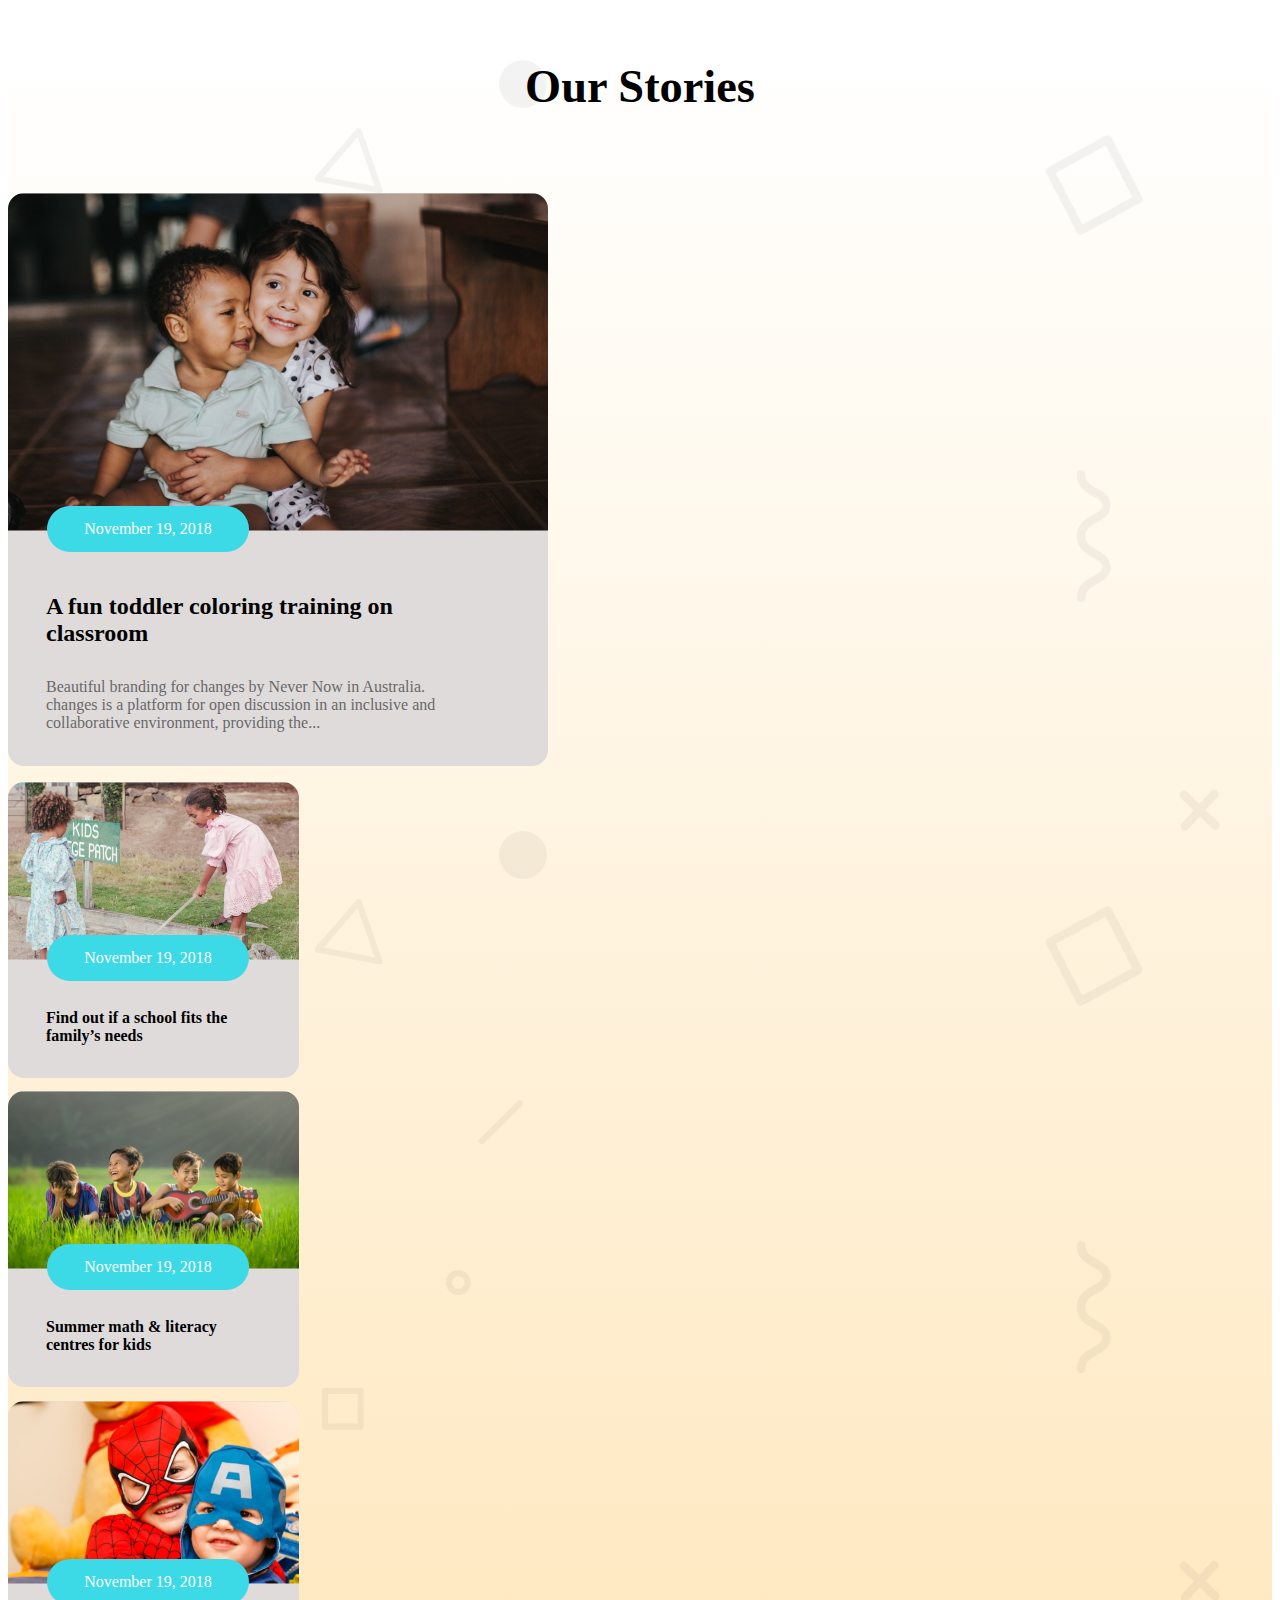
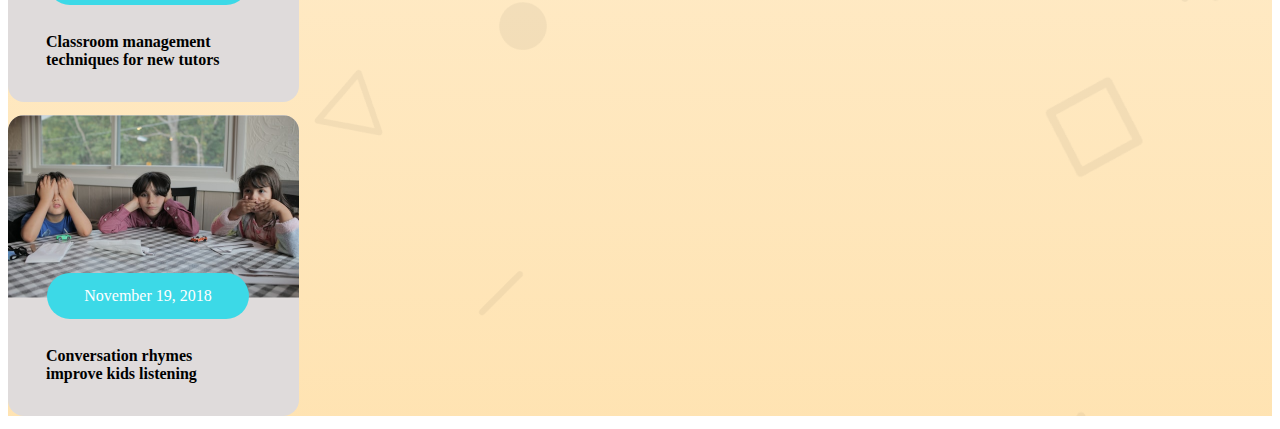
==== test.html @ b7ec8f31 "last 1 section" ====
<!DOCTYPE html>
<html lang="en">
<head>
    <meta charset="UTF-8">
    <meta name="viewport" content="width=device-width, initial-scale=1.0">
    <title>Document</title>
    <link rel="stylesheet" href="test.css">
</head>
<body>
    <section class="color"> 
        <div>
            <h1 class="story-title">Our Stories</h1>
        </div>
        <!-- grid strt -->
         <div class="grid-container">
            <div class="first-colomn">
                <img src="./assets/story-1.png" alt="">
                <p class="first-p">November 19, 2018</p>
                <h1 class="first-h">A fun toddler coloring training on <br>
                    classroom</h1>
                <p class="last-p">Beautiful branding for changes by Never Now in Australia. <br>
                    changes is a platform for open discussion in an inclusive and <br>
                    collaborative environment, providing the...</p>
            </div>
            <!-- first row done -->
             <div class="grid-1">
                <img src="./assets/story-2.png" alt="">
                <p class="first-p">November 19, 2018</p>
                <h2 class="grid-h2">Find out if a school fits the <br>
                    family’s needs</h2>
             </div>

             <div class="grid-1">
                <img src="./assets/story-3.png" alt="">
                <p class="first-p">November 19, 2018</p>
                <h2 class="grid-h2">Summer math & literacy <br>
                    centres for kids</h2>
             </div>

             <div class="grid-1">
                <img src="./assets/story-4.png" alt="">
                <p class="first-p">November 19, 2018</p>
                <h2 class="grid-h2">Classroom management <br>
                    techniques for new tutors</h2>
             </div>

             <div class="grid-1">
                <img src="./assets/story-5.png" alt="">
                <p class="first-p">November 19, 2018</p>
                <h2 class="grid-h2">Conversation rhymes <br>
                    improve kids listening</h2>
             </div>
         </div>
    </section>
</body>
</html>
---- test.css ----
.color{
    background: url(./assets/bg.png),linear-gradient(0.00deg, rgba(254, 163, 1, 0.3),rgba(255, 255, 255, 0.3) 100%);
 
}
.story-title{
    margin-top: 60px;
    margin-bottom: 80px;
    text-align: center;
    font-weight: 700;
    font-size: 2.9rem;
}
.first-colomn{
    width: 540px;
    border-radius: 16px;
    background-color: rgb(223, 219, 219);
  
}
.first-colomn img{
    border-radius: 16px 16px 0px 0px;
}
.first-p{
    background-color: hsla(185,78%,57%,1);
    border-radius: 48px;
    padding: 14px;
    text-align: center;
    font-weight: 500;
    font-size: 1rem;
    width: 174px;
    position: relative;
    left: 39px;
    top: -45px;
    color: white;
}
.first-h{
    font-size: 1.5rem;
    font-weight: 700;
    color: hsla(0,0%,1%,1);
    margin-left: 38px;
    margin-bottom: 31px;
    margin-top: -20px;
}
.last-p{
    font-size: 1rem;
    font-weight: 500;
    margin-left: 38px;
    color: hsla(0,0%,41%,1);
    padding-bottom: 34px;
}
/* first card end */
.grid-h2{
    font-size: 1rem;
    font-weight: 700;
    margin-left: 38px;
    padding-bottom: 33px;
    margin-top: -33px;
}
.grid-1{
    background-color: rgb(223, 219, 219);
    width: 291px;
    border-radius: 16px;
}
.grid-1 img{
    border-radius: 16px 16px 0px 0px;
}
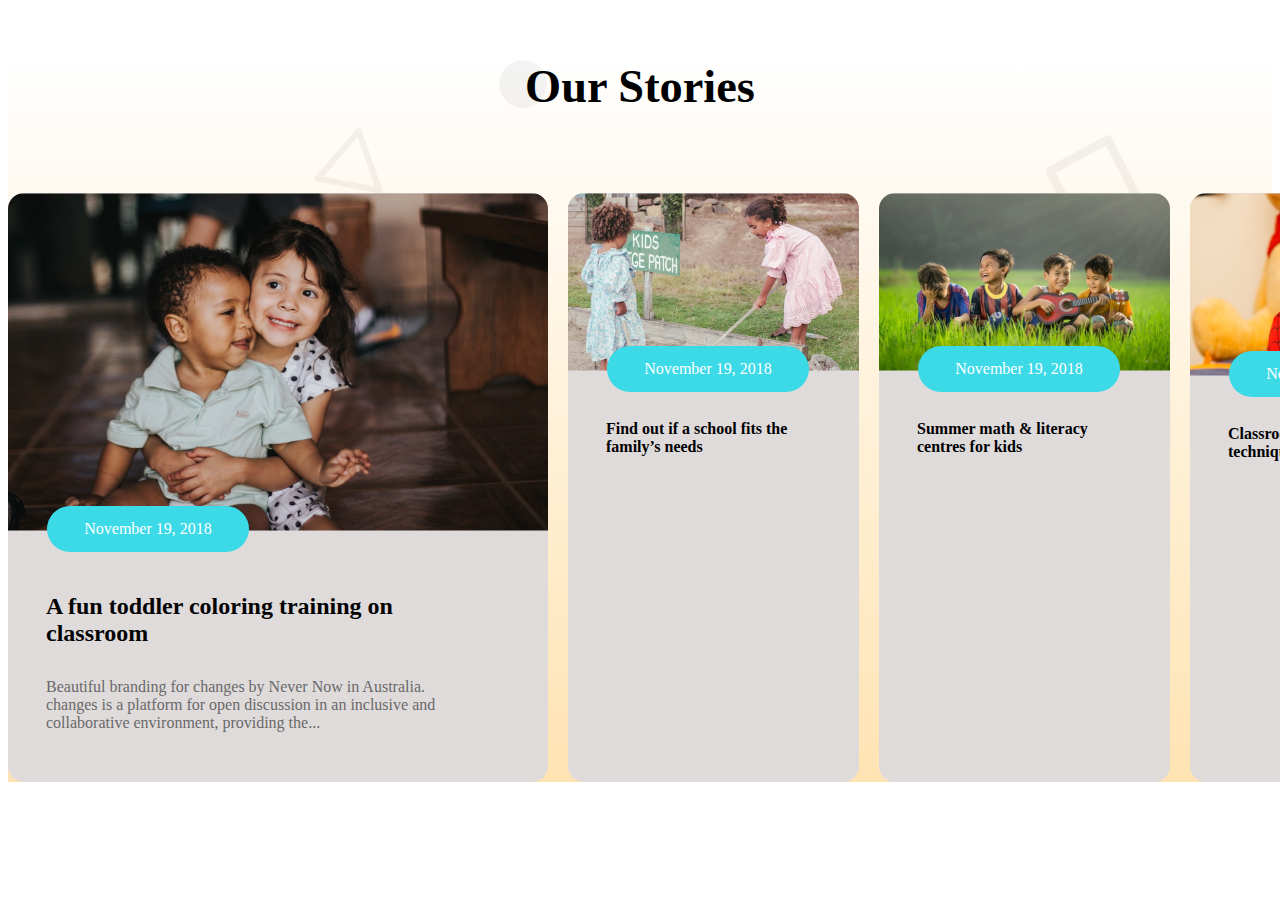
==== commit 79d7f5ac: "just 1section off" ====
--- a/test.html
+++ b/test.html
@@ -43,7 +43,7 @@
                 <h2 class="grid-h2">Classroom management <br>
                     techniques for new tutors</h2>
              </div>
-
+ 
              <div class="grid-1">
                 <img src="./assets/story-5.png" alt="">
                 <p class="first-p">November 19, 2018</p>
--- a/test.css
+++ b/test.css
@@ -61,4 +61,9 @@
 }
 .grid-1 img{
     border-radius: 16px 16px 0px 0px;
+}
+/* grid */
+.grid-container{
+    display: flex;
+    gap: 20px;
 }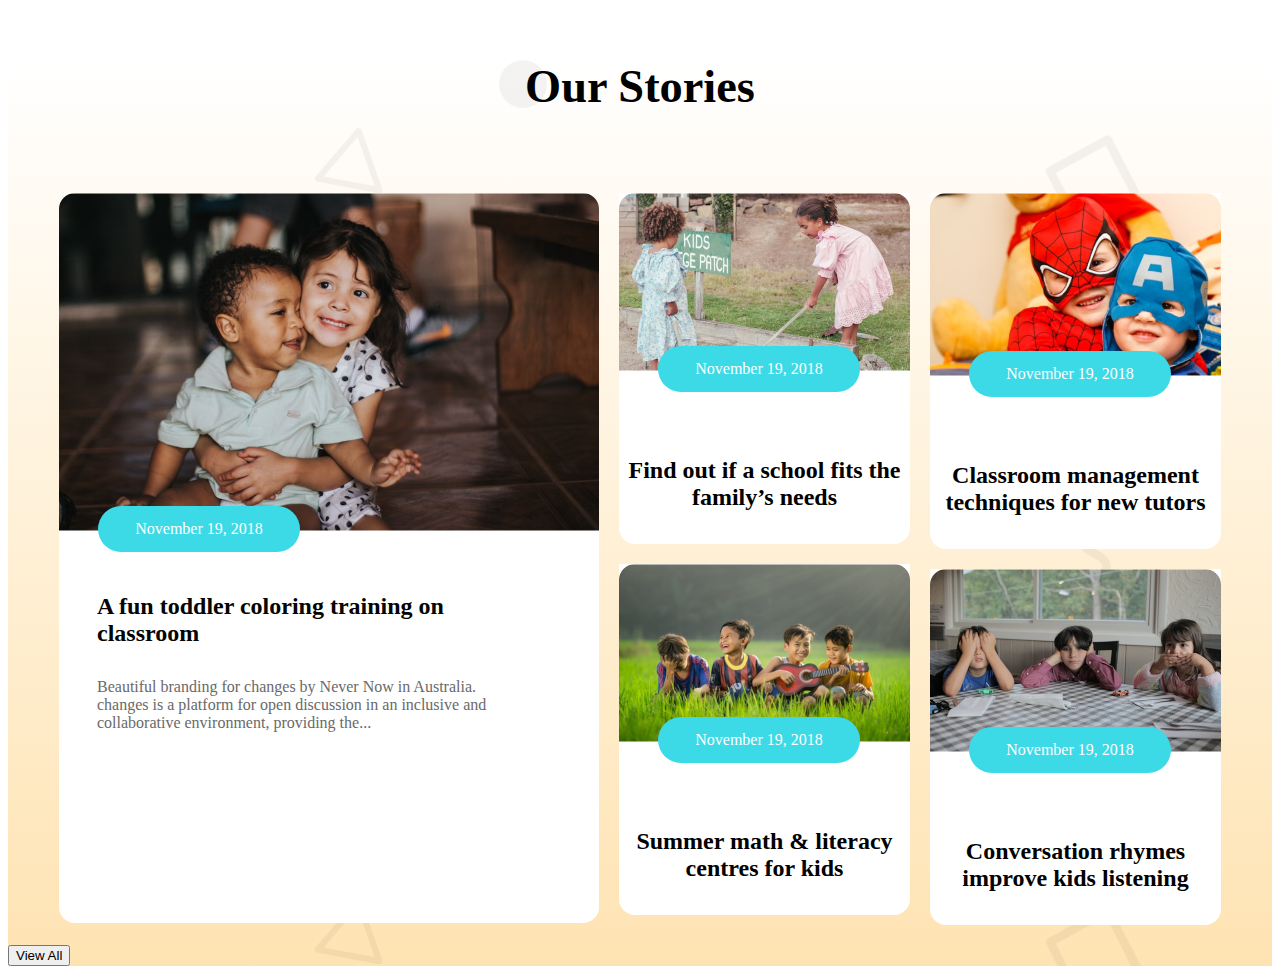
==== commit d3e970ed: "last one" ====
--- a/test.html
+++ b/test.html
@@ -6,51 +6,65 @@
     <title>Document</title>
     <link rel="stylesheet" href="test.css">
 </head>
-<body>
-    <section class="color"> 
+<body>         
+               
+<!-- new add -->
+    <section class="section1">
         <div>
             <h1 class="story-title">Our Stories</h1>
         </div>
-        <!-- grid strt -->
-         <div class="grid-container">
-            <div class="first-colomn">
-                <img src="./assets/story-1.png" alt="">
-                <p class="first-p">November 19, 2018</p>
-                <h1 class="first-h">A fun toddler coloring training on <br>
-                    classroom</h1>
-                <p class="last-p">Beautiful branding for changes by Never Now in Australia. <br>
-                    changes is a platform for open discussion in an inclusive and <br>
-                    collaborative environment, providing the...</p>
-            </div>
-            <!-- first row done -->
-             <div class="grid-1">
+
+       <div class="container">
+       
+        <div class="first-colomn">
+            <img src="./assets/story-1.png" alt="">
+            <p class="first-p">November 19, 2018</p>
+            <h1 class="first-h">A fun toddler coloring training on <br>
+                classroom</h1>
+            <p class="last-p">Beautiful branding for changes by Never Now in Australia. <br>
+                changes is a platform for open discussion in an inclusive and <br>
+                collaborative environment, providing the...</p>
+        </div>
+        <!-- 1st div end -->
+         <div class="secnd">
+
+            <div class="grid-1 a">
                 <img src="./assets/story-2.png" alt="">
                 <p class="first-p">November 19, 2018</p>
                 <h2 class="grid-h2">Find out if a school fits the <br>
                     family’s needs</h2>
              </div>
 
-             <div class="grid-1">
+             <div class="grid-1 a">
                 <img src="./assets/story-3.png" alt="">
                 <p class="first-p">November 19, 2018</p>
                 <h2 class="grid-h2">Summer math & literacy <br>
                     centres for kids</h2>
              </div>
 
-             <div class="grid-1">
+         </div>
+
+         <div class="secnd">
+
+            <div class="grid-1 a">
                 <img src="./assets/story-4.png" alt="">
                 <p class="first-p">November 19, 2018</p>
                 <h2 class="grid-h2">Classroom management <br>
                     techniques for new tutors</h2>
              </div>
  
-             <div class="grid-1">
+             <div class="grid-1 a">
                 <img src="./assets/story-5.png" alt="">
                 <p class="first-p">November 19, 2018</p>
                 <h2 class="grid-h2">Conversation rhymes <br>
                     improve kids listening</h2>
              </div>
+
          </div>
+       </div>
+                <div">
+                    <button class="btn">View All</button>
+                </div>
     </section>
 </body>
 </html>--- a/test.css
+++ b/test.css
@@ -1,6 +1,6 @@
-.color{
+.section1{
+    background-position: center;
     background: url(./assets/bg.png),linear-gradient(0.00deg, rgba(254, 163, 1, 0.3),rgba(255, 255, 255, 0.3) 100%);
- 
 }
 .story-title{
     margin-top: 60px;
@@ -10,9 +10,10 @@
     font-size: 2.9rem;
 }
 .first-colomn{
-    width: 540px;
+    max-width: 540px;
     border-radius: 16px;
-    background-color: rgb(223, 219, 219);
+    background-color: white;
+    height: 730px;
   
 }
 .first-colomn img{
@@ -25,12 +26,13 @@
     text-align: center;
     font-weight: 500;
     font-size: 1rem;
-    width: 174px;
+    max-width: 174px;
     position: relative;
     left: 39px;
     top: -45px;
     color: white;
 }
+
 .first-h{
     font-size: 1.5rem;
     font-weight: 700;
@@ -46,24 +48,52 @@
     color: hsla(0,0%,41%,1);
     padding-bottom: 34px;
 }
+
+.container{
+    display: flex;
+    justify-content: center;
+    gap: 20px;
+}
 /* first card end */
-.grid-h2{
-    font-size: 1rem;
-    font-weight: 700;
-    margin-left: 38px;
-    padding-bottom: 33px;
-    margin-top: -33px;
-}
 .grid-1{
-    background-color: rgb(223, 219, 219);
-    width: 291px;
-    border-radius: 16px;
+    background-color: white;
+    border-radius: 0px 0px 16px 16px;
 }
 .grid-1 img{
-    border-radius: 16px 16px 0px 0px;
+   border-radius:  16px 16px 0px 0px;
 }
-/* grid */
-.grid-container{
-    display: flex;
-    gap: 20px;
+.grid-h2{
+    text-align: center;
+    font-weight: 700;
+    padding-top: -33px;
+    padding-bottom: 33px;
+}
+
+@media screen and (max-width:576px) {
+    .first-colomn{
+        display: none;
+    }
+
+    .first-p{
+        max-width: 100px;
+        height: 15px;
+        padding: 15px;
+        font-weight: 400;
+        position: relative;
+        left: 20px;
+        
+       
+        
+    }
+    .grid-h2{
+        margin-top: -30px;
+        font-weight: 500;
+        font-size: 1rem;
+    }
+    .a{
+        width: 160px;
+    }
+    .a img{
+        width: 100%;
+    }
 }